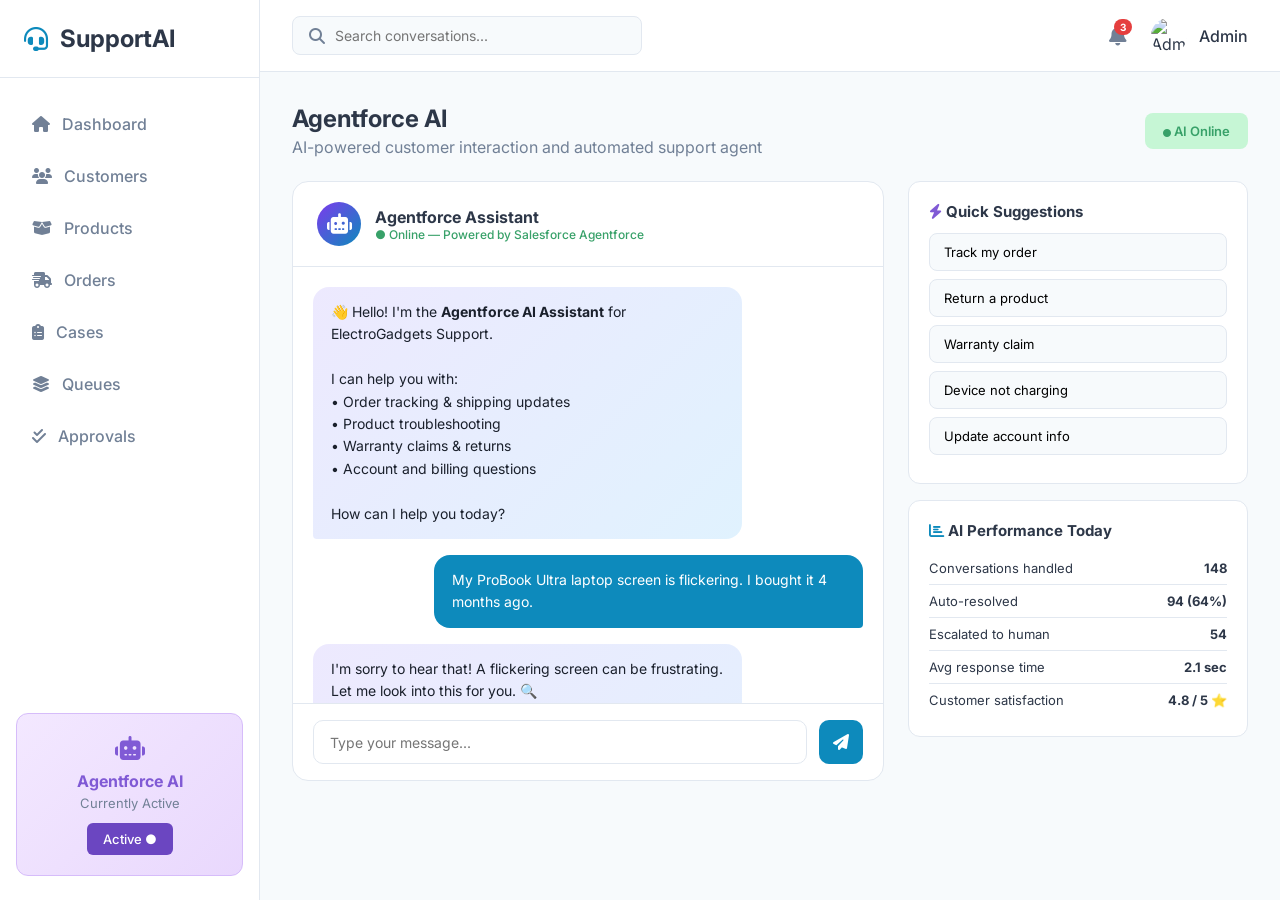
==== ai-agent.html @ b89dec3b "Initial commit: AI-Powered Customer Support & Service Automation" ====
<!DOCTYPE html>
<html lang="en">
<head>
    <meta charset="UTF-8">
    <meta name="viewport" content="width=device-width, initial-scale=1.0">
    <title>Agentforce AI | SupportAI</title>
    <link href="https://fonts.googleapis.com/css2?family=Inter:wght@300;400;500;600;700&display=swap" rel="stylesheet">
    <link rel="stylesheet" href="https://cdnjs.cloudflare.com/ajax/libs/font-awesome/6.4.0/css/all.min.css">
    <link rel="stylesheet" href="css/style.css">
    <style>
        .chat-layout { display:grid;grid-template-columns:1fr 340px;gap:24px;padding:0 32px 32px; }
        .chat-window { background:#fff;border:1px solid var(--border);border-radius:16px;display:flex;flex-direction:column;height:600px; }
        .chat-header { padding:20px 24px;border-bottom:1px solid var(--border);display:flex;align-items:center;gap:14px; }
        .agent-avatar { width:44px;height:44px;border-radius:50%;background:linear-gradient(135deg,#7c3aed,#0D8ABC);display:flex;align-items:center;justify-content:center;font-size:20px;color:#fff; }
        .agent-status { font-size:12px;color:var(--success);font-weight:500; }
        .chat-body { flex:1;overflow-y:auto;padding:20px;display:flex;flex-direction:column;gap:16px; }
        .chat-bubble { max-width:78%;padding:14px 18px;border-radius:16px;font-size:14px;line-height:1.6; }
        .chat-bubble.ai { background:linear-gradient(135deg,#ede9fe,#e0f2fe);color:#1a202c;align-self:flex-start;border-bottom-left-radius:4px; }
        .chat-bubble.user { background:var(--primary);color:#fff;align-self:flex-end;border-bottom-right-radius:4px; }
        .chat-input-bar { padding:16px 20px;border-top:1px solid var(--border);display:flex;gap:12px; }
        .chat-input-bar input { flex:1;border:1px solid var(--border);border-radius:10px;padding:12px 16px;font-size:14px;outline:none; }
        .chat-input-bar input:focus { border-color:var(--primary); }
        .send-btn { width:44px;height:44px;border-radius:10px;background:var(--primary);color:#fff;border:none;cursor:pointer;font-size:16px;transition:0.2s; }
        .send-btn:hover { background:#0b739e; }
        .info-panel { display:flex;flex-direction:column;gap:16px; }
        .info-card { background:#fff;border:1px solid var(--border);border-radius:12px;padding:20px; }
        .info-card h4 { margin-bottom:12px;font-size:15px; }
        .suggestion-btn { display:block;width:100%;text-align:left;padding:10px 14px;margin-bottom:8px;background:var(--bg-main);border:1px solid var(--border);border-radius:8px;cursor:pointer;font-size:13px;transition:0.2s; }
        .suggestion-btn:hover { background:var(--primary-light);border-color:var(--primary);color:var(--primary); }
        .stat-row { display:flex;justify-content:space-between;padding:8px 0;border-bottom:1px solid var(--border);font-size:13px; }
        .stat-row:last-child { border-bottom:none; }
        .typing-indicator { display:flex;gap:4px;align-items:center;padding:10px 14px;background:var(--ai-purple-bg);border-radius:12px;width:fit-content; }
        .dot { width:8px;height:8px;border-radius:50%;background:var(--ai-purple);animation:bounce 1.2s infinite; }
        .dot:nth-child(2) { animation-delay:0.2s; }
        .dot:nth-child(3) { animation-delay:0.4s; }
        @keyframes bounce { 0%,60%,100%{transform:translateY(0);}30%{transform:translateY(-6px);} }
    </style>
</head>
<body>
<aside class="sidebar">
    <div class="sidebar-header"><i class="fa-solid fa-headset logo-icon"></i><h2>SupportAI</h2></div>
    <nav class="sidebar-nav">
        <ul>
            <li><a href="index.html"><i class="fa-solid fa-house"></i> Dashboard</a></li>
            <li><a href="customers.html"><i class="fa-solid fa-users"></i> Customers</a></li>
            <li><a href="products.html"><i class="fa-solid fa-box-open"></i> Products</a></li>
            <li><a href="orders.html"><i class="fa-solid fa-truck-fast"></i> Orders</a></li>
            <li><a href="cases.html"><i class="fa-solid fa-clipboard-list"></i> Cases</a></li>
            <li><a href="queues.html"><i class="fa-solid fa-layer-group"></i> Queues</a></li>
            <li><a href="approvals.html"><i class="fa-solid fa-check-double"></i> Approvals</a></li>
        </ul>
    </nav>
    <div class="agentforce-promo">
        <div class="agentforce-icon"><i class="fa-solid fa-robot"></i></div>
        <h4>Agentforce AI</h4>
        <p>Currently Active</p>
        <a href="ai-agent.html" class="btn-sm" style="background:#6b46c1;">Active ●</a>
    </div>
</aside>

<main class="main-content">
    <header class="topbar">
        <div class="search-bar"><i class="fa-solid fa-search"></i><input type="text" placeholder="Search conversations..."></div>
        <div class="topbar-actions">
            <button class="icon-btn"><i class="fa-solid fa-bell"></i><span class="badge">3</span></button>
            <div class="user-profile"><img src="https://ui-avatars.com/api/?name=Admin+User&background=0D8ABC&color=fff" alt="Admin"><span>Admin</span></div>
        </div>
    </header>

    <div class="content-header">
        <div><h1>Agentforce AI</h1><p>AI-powered customer interaction and automated support agent</p></div>
        <div style="display:flex;gap:12px;">
            <span style="background:var(--success-bg);color:var(--success);padding:10px 18px;border-radius:8px;font-weight:600;font-size:13px;"><i class="fa-solid fa-circle" style="font-size:8px;"></i> AI Online</span>
        </div>
    </div>

    <div class="chat-layout">
        <!-- Chat Window -->
        <div class="chat-window">
            <div class="chat-header">
                <div class="agent-avatar"><i class="fa-solid fa-robot"></i></div>
                <div>
                    <strong>Agentforce Assistant</strong>
                    <p class="agent-status">● Online — Powered by Salesforce Agentforce</p>
                </div>
            </div>
            <div class="chat-body" id="chatBody">
                <div class="chat-bubble ai">
                    👋 Hello! I'm the <strong>Agentforce AI Assistant</strong> for ElectroGadgets Support.<br><br>
                    I can help you with:<br>
                    • Order tracking &amp; shipping updates<br>
                    • Product troubleshooting<br>
                    • Warranty claims &amp; returns<br>
                    • Account and billing questions<br><br>
                    How can I help you today?
                </div>
                <div class="chat-bubble user">My ProBook Ultra laptop screen is flickering. I bought it 4 months ago.</div>
                <div class="chat-bubble ai">
                    I'm sorry to hear that! A flickering screen can be frustrating. Let me look into this for you. 🔍<br><br>
                    <strong>Case #CS-9021 created automatically.</strong><br><br>
                    Based on your purchase date (4 months ago), your device is well within the <strong>2-Year Warranty</strong> period.<br><br>
                    I've diagnosed this as a known display driver issue on ProBook Ultra 15 units manufactured before Feb 2026. A <strong>firmware patch</strong> is available!<br><br>
                    Would you like me to: <br>
                    ① Send the firmware update link to your email<br>
                    ② Or escalate to a hardware specialist if the issue persists?
                </div>
                <div class="chat-bubble user">Yes, send the firmware link please.</div>
                <div class="chat-bubble ai">
                    ✅ Done! I've sent the firmware update instructions to <strong>sarah.j@email.com</strong>.<br><br>
                    <strong>Next steps:</strong><br>
                    1. Download the update from the link in your email<br>
                    2. Run the installer (takes ~5 minutes)<br>
                    3. Restart your laptop<br><br>
                    If the flickering continues after the update, reply here and I'll immediately escalate to our hardware team with priority status. 🛠️<br><br>
                    Is there anything else I can help you with?
                </div>
            </div>
            <div class="chat-input-bar">
                <input type="text" id="chatInput" placeholder="Type your message..." onkeypress="handleEnter(event)">
                <button class="send-btn" onclick="sendMessage()"><i class="fa-solid fa-paper-plane"></i></button>
            </div>
        </div>

        <!-- Info Panel -->
        <div class="info-panel">
            <div class="info-card">
                <h4><i class="fa-solid fa-bolt" style="color:var(--ai-purple);"></i> Quick Suggestions</h4>
                <button class="suggestion-btn" onclick="fillInput('Track my order #ORD-9018')">Track my order</button>
                <button class="suggestion-btn" onclick="fillInput('I want to return a product')">Return a product</button>
                <button class="suggestion-btn" onclick="fillInput('How do I file a warranty claim?')">Warranty claim</button>
                <button class="suggestion-btn" onclick="fillInput('My device is not charging')">Device not charging</button>
                <button class="suggestion-btn" onclick="fillInput('Update my account information')">Update account info</button>
            </div>
            <div class="info-card">
                <h4><i class="fa-solid fa-chart-bar" style="color:var(--primary);"></i> AI Performance Today</h4>
                <div class="stat-row"><span>Conversations handled</span><strong>148</strong></div>
                <div class="stat-row"><span>Auto-resolved</span><strong>94 (64%)</strong></div>
                <div class="stat-row"><span>Escalated to human</span><strong>54</strong></div>
                <div class="stat-row"><span>Avg response time</span><strong>2.1 sec</strong></div>
                <div class="stat-row"><span>Customer satisfaction</span><strong>4.8 / 5 ⭐</strong></div>
            </div>
        </div>
    </div>
</main>

<script>
function sendMessage() {
    const input = document.getElementById('chatInput');
    const chatBody = document.getElementById('chatBody');
    const msg = input.value.trim();
    if (!msg) return;

    // Add user bubble
    const userBubble = document.createElement('div');
    userBubble.className = 'chat-bubble user';
    userBubble.textContent = msg;
    chatBody.appendChild(userBubble);
    input.value = '';

    // Show typing indicator
    const typing = document.createElement('div');
    typing.className = 'typing-indicator';
    typing.innerHTML = '<div class="dot"></div><div class="dot"></div><div class="dot"></div>';
    chatBody.appendChild(typing);
    chatBody.scrollTop = chatBody.scrollHeight;

    // AI response after delay
    setTimeout(() => {
        chatBody.removeChild(typing);
        const aiBubble = document.createElement('div');
        aiBubble.className = 'chat-bubble ai';
        aiBubble.innerHTML = getAIResponse(msg);
        chatBody.appendChild(aiBubble);
        chatBody.scrollTop = chatBody.scrollHeight;
    }, 1400);
}

function handleEnter(e) {
    if (e.key === 'Enter') sendMessage();
}

function fillInput(text) {
    document.getElementById('chatInput').value = text;
    document.getElementById('chatInput').focus();
}

function getAIResponse(msg) {
    const m = msg.toLowerCase();
    if (m.includes('order') || m.includes('track')) {
        return '📦 I can see your latest order <strong>#ORD-9018</strong> is currently <strong>In Transit</strong>. Estimated delivery: <strong>Mar 14, 2026</strong>. Would you like me to send you real-time tracking updates via email?';
    } else if (m.includes('return') || m.includes('refund')) {
        return '🔄 I\'ve initiated a return request for you! You\'ll receive a prepaid return label at your email within 24 hours. Refunds are processed within 5-7 business days after we receive the item. Case <strong>#CS-' + (9050 + Math.floor(Math.random()*100)) + '</strong> created.';
    } else if (m.includes('warranty')) {
        return '🛡️ To file a warranty claim, please provide your <strong>Order ID</strong> and a brief description of the issue. I\'ll automatically verify your warranty status and create a priority case for you!';
    } else if (m.includes('charg')) {
        return '🔌 Sorry to hear about the charging issue! Let\'s try some quick fixes:<br>1. Try a different power outlet<br>2. Check if the charging port has debris<br>3. Try a different cable<br><br>Still not working? I\'ll escalate to our hardware team immediately. 🛠️';
    } else if (m.includes('account') || m.includes('update')) {
        return '👤 I can help you update your account information. For security, I\'ll send a verification link to your registered email. Once verified, you\'ll be able to update your name, address, and contact details.';
    } else {
        return '🤖 Thank you for reaching out! I\'ve logged your query and created Case <strong>#CS-' + (9050 + Math.floor(Math.random()*100)) + '</strong>. One of our specialists will follow up within 2 hours. Is there anything else I can help you with?';
    }
}
</script>
<script src="js/app.js"></script>
</body>
</html>
---- css/style.css ----
:root {
    --primary: #0D8ABC;
    --primary-light: #e6f4f9;
    --secondary: #1a202c;
    --text-main: #2d3748;
    --text-muted: #718096;
    --bg-main: #f7fafc;
    --bg-card: #ffffff;
    --border: #e2e8f0;
    
    --success: #38a169;
    --success-bg: #c6f6d5;
    --warning: #dd6b20;
    --warning-bg: #feebc8;
    --danger: #e53e3e;
    --danger-bg: #fed7d7;
    --info: #3182ce;
    --info-bg: #bee3f8;
    --ai-purple: #805ad5;
    --ai-purple-bg: #e9d8fd;
}

* {
    margin: 0;
    padding: 0;
    box-sizing: border-box;
    font-family: 'Inter', sans-serif;
}

body {
    background-color: var(--bg-main);
    color: var(--text-main);
    display: flex;
    min-height: 100vh;
}

/* Sidebar */
.sidebar {
    width: 260px;
    background-color: var(--bg-card);
    border-right: 1px solid var(--border);
    display: flex;
    flex-direction: column;
    position: fixed;
    height: 100vh;
    left: 0;
    top: 0;
}

.sidebar-header {
    padding: 24px;
    display: flex;
    align-items: center;
    gap: 12px;
    border-bottom: 1px solid var(--border);
}

.logo-icon {
    font-size: 24px;
    color: var(--primary);
}

.sidebar-nav {
    padding: 24px 16px;
    flex: 1;
}

.sidebar-nav ul {
    list-style: none;
    display: flex;
    flex-direction: column;
    gap: 8px;
}

.sidebar-nav a {
    display: flex;
    align-items: center;
    gap: 12px;
    padding: 12px 16px;
    text-decoration: none;
    color: var(--text-muted);
    border-radius: 8px;
    font-weight: 500;
    transition: all 0.3s;
}

.sidebar-nav a:hover, .sidebar-nav li.active a {
    background-color: var(--primary-light);
    color: var(--primary);
}

.agentforce-promo {
    margin: 24px 16px;
    padding: 20px;
    background: linear-gradient(135deg, #f3e8ff, #e9d8fd);
    border-radius: 12px;
    text-align: center;
    border: 1px solid #d6bcfa;
}

.agentforce-icon {
    font-size: 24px;
    color: var(--ai-purple);
    margin-bottom: 8px;
}

.agentforce-promo h4 {
    color: var(--ai-purple);
    margin-bottom: 4px;
}

.agentforce-promo p {
    font-size: 13px;
    color: var(--text-muted);
    margin-bottom: 12px;
}

.btn-sm {
    display: inline-block;
    padding: 8px 16px;
    background-color: var(--ai-purple);
    color: white;
    text-decoration: none;
    border-radius: 6px;
    font-size: 13px;
    font-weight: 500;
    transition: 0.3s;
}

.btn-sm:hover {
    background-color: #6b46c1;
}

/* Main Content */
.main-content {
    flex: 1;
    margin-left: 260px;
    padding: 0;
    display: flex;
    flex-direction: column;
}

/* Topbar */
.topbar {
    height: 72px;
    background-color: var(--bg-card);
    border-bottom: 1px solid var(--border);
    display: flex;
    align-items: center;
    justify-content: space-between;
    padding: 0 32px;
    position: sticky;
    top: 0;
    z-index: 10;
}

.search-bar {
    display: flex;
    align-items: center;
    background-color: var(--bg-main);
    padding: 10px 16px;
    border-radius: 8px;
    width: 350px;
    border: 1px solid var(--border);
}

.search-bar i {
    color: var(--text-muted);
    margin-right: 10px;
}

.search-bar input {
    border: none;
    background: none;
    outline: none;
    width: 100%;
    font-size: 14px;
}

.topbar-actions {
    display: flex;
    align-items: center;
    gap: 24px;
}

.icon-btn {
    background: none;
    border: none;
    font-size: 20px;
    color: var(--text-muted);
    cursor: pointer;
    position: relative;
}

.badge {
    position: absolute;
    top: -5px;
    right: -5px;
    background-color: var(--danger);
    color: white;
    font-size: 10px;
    padding: 2px 6px;
    border-radius: 10px;
    font-weight: bold;
}

.user-profile {
    display: flex;
    align-items: center;
    gap: 12px;
    cursor: pointer;
}

.user-profile img {
    width: 36px;
    height: 36px;
    border-radius: 50%;
}

.user-profile span {
    font-weight: 500;
}

/* Dashboard Content */
.content-header {
    display: flex;
    justify-content: space-between;
    align-items: center;
    padding: 32px 32px 24px;
}

.content-header h1 {
    font-size: 24px;
    margin-bottom: 4px;
}

.content-header p {
    color: var(--text-muted);
}

.btn-primary {
    background-color: var(--primary);
    color: white;
    border: none;
    padding: 12px 24px;
    border-radius: 8px;
    font-weight: 500;
    cursor: pointer;
    display: flex;
    align-items: center;
    gap: 8px;
    transition: 0.3s;
}

.btn-primary:hover {
    background-color: #0b739e;
}

/* Metrics Grid */
.metrics-grid {
    display: grid;
    grid-template-columns: repeat(4, 1fr);
    gap: 24px;
    padding: 0 32px;
    margin-bottom: 32px;
}

.metric-card {
    background-color: var(--bg-card);
    padding: 24px;
    border-radius: 12px;
    border: 1px solid var(--border);
    display: flex;
    flex-direction: column;
    box-shadow: 0 2px 4px rgba(0,0,0,0.02);
}

.metric-icon {
    width: 48px;
    height: 48px;
    border-radius: 12px;
    display: flex;
    align-items: center;
    justify-content: center;
    font-size: 20px;
    margin-bottom: 16px;
}

.metric-icon.blue { background: var(--info-bg); color: var(--info); }
.metric-icon.green { background: var(--success-bg); color: var(--success); }
.metric-icon.orange { background: var(--warning-bg); color: var(--warning); }
.metric-icon.purple { background: var(--ai-purple-bg); color: var(--ai-purple); }

.metric-data h3 {
    font-size: 14px;
    color: var(--text-muted);
    font-weight: 500;
    margin-bottom: 8px;
}

.metric-data .number {
    font-size: 28px;
    font-weight: 700;
    margin-bottom: 8px;
}

.trend {
    font-size: 13px;
    display: flex;
    align-items: center;
    gap: 4px;
}

.trend.up { color: var(--success); }
.trend.down { color: var(--danger); }

/* Dashboard Widgets */
.dashboard-widgets {
    display: grid;
    grid-template-columns: 2fr 1fr;
    gap: 24px;
    padding: 0 32px 32px;
}

.widget {
    background-color: var(--bg-card);
    border-radius: 12px;
    border: 1px solid var(--border);
    padding: 24px;
    box-shadow: 0 2px 4px rgba(0,0,0,0.02);
}

.widget-header {
    display: flex;
    justify-content: space-between;
    align-items: center;
    margin-bottom: 20px;
}

.widget-header h3 {
    font-size: 18px;
}

.widget-header a {
    color: var(--primary);
    text-decoration: none;
    font-size: 14px;
    font-weight: 500;
}

/* Tables */
.data-table {
    width: 100%;
    border-collapse: collapse;
}

.data-table th, .data-table td {
    padding: 16px;
    text-align: left;
    border-bottom: 1px solid var(--border);
}

.data-table th {
    color: var(--text-muted);
    font-weight: 500;
    font-size: 13px;
    text-transform: uppercase;
}

.data-table td {
    font-size: 14px;
}

.data-table tbody tr:hover {
    background-color: var(--bg-main);
}

/* Badges */
.status-badge {
    padding: 6px 12px;
    border-radius: 20px;
    font-size: 12px;
    font-weight: 500;
}

.status-badge.urgent { background: var(--danger-bg); color: var(--danger); }
.status-badge.pending { background: var(--warning-bg); color: var(--warning); }
.status-badge.review { background: var(--info-bg); color: var(--info); }
.status-badge.solved { background: var(--ai-purple-bg); color: var(--ai-purple); }

/* Activity Feed */
.activity-feed {
    display: flex;
    flex-direction: column;
    gap: 20px;
}

.feed-item {
    display: flex;
    gap: 16px;
}

.feed-icon {
    width: 32px;
    height: 32px;
    border-radius: 50%;
    background: var(--ai-purple-bg);
    color: var(--ai-purple);
    display: flex;
    align-items: center;
    justify-content: center;
    flex-shrink: 0;
}

.feed-icon.warning {
    background: var(--warning-bg);
    color: var(--warning);
}

.feed-content p {
    font-size: 14px;
    line-height: 1.5;
    margin-bottom: 4px;
}

.feed-content .time {
    font-size: 12px;
    color: var(--text-muted);
}

/* Simple Forms/Cards for other pages */
.page-container {
    padding: 0 32px 32px;
}

.card {
     background-color: var(--bg-card);
    border-radius: 12px;
    border: 1px solid var(--border);
    padding: 24px;
    margin-bottom: 24px;
}

.form-group {
    margin-bottom: 20px;
}

.form-group label {
    display: block;
    margin-bottom: 8px;
    font-weight: 500;
    color: var(--text-main);
    font-size: 14px;
}

.form-control {
    width: 100%;
    padding: 12px 16px;
    border: 1px solid var(--border);
    border-radius: 8px;
    font-size: 14px;
    outline: none;
    transition: 0.3s;
}

.form-control:focus {
    border-color: var(--primary);
    box-shadow: 0 0 0 3px var(--primary-light);
}
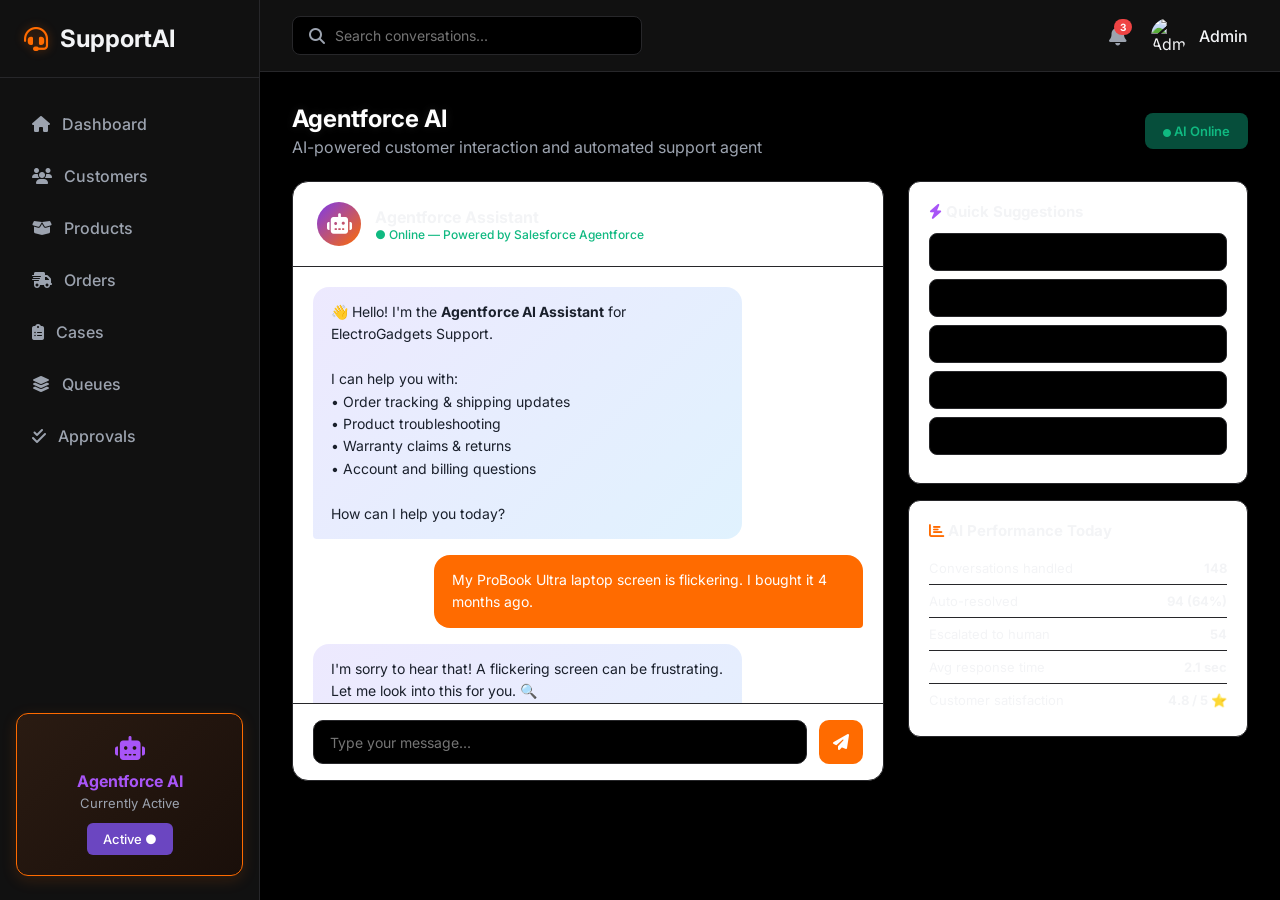
==== commit cfa5b2ef: "Update UI: Dark theme with sexy orange accent" ====
--- a/ai-agent.html
+++ b/ai-agent.html
@@ -11,7 +11,7 @@
         .chat-layout { display:grid;grid-template-columns:1fr 340px;gap:24px;padding:0 32px 32px; }
         .chat-window { background:#fff;border:1px solid var(--border);border-radius:16px;display:flex;flex-direction:column;height:600px; }
         .chat-header { padding:20px 24px;border-bottom:1px solid var(--border);display:flex;align-items:center;gap:14px; }
-        .agent-avatar { width:44px;height:44px;border-radius:50%;background:linear-gradient(135deg,#7c3aed,#0D8ABC);display:flex;align-items:center;justify-content:center;font-size:20px;color:#fff; }
+        .agent-avatar { width:44px;height:44px;border-radius:50%;background:linear-gradient(135deg,#7c3aed,#ff6b00);display:flex;align-items:center;justify-content:center;font-size:20px;color:#fff; }
         .agent-status { font-size:12px;color:var(--success);font-weight:500; }
         .chat-body { flex:1;overflow-y:auto;padding:20px;display:flex;flex-direction:column;gap:16px; }
         .chat-bubble { max-width:78%;padding:14px 18px;border-radius:16px;font-size:14px;line-height:1.6; }
--- a/css/style.css
+++ b/css/style.css
@@ -1,23 +1,23 @@
 :root {
-    --primary: #0D8ABC;
-    --primary-light: #e6f4f9;
-    --secondary: #1a202c;
-    --text-main: #2d3748;
-    --text-muted: #718096;
-    --bg-main: #f7fafc;
-    --bg-card: #ffffff;
-    --border: #e2e8f0;
+    --primary: #ff6b00; /* Bright catchy orange */
+    --primary-light: #2a1b12; /* Very dark orange-tinted background */
+    --secondary: #0a0a0a; /* True black/dark grey */
+    --text-main: #f3f4f6; /* Off-white for main text */
+    --text-muted: #9ca3af; /* Light grey for muted text */
+    --bg-main: #000000; /* Pure black background */
+    --bg-card: #111111; /* Slightly lighter black for cards */
+    --border: #27272a; /* Dark grey border */
     
-    --success: #38a169;
-    --success-bg: #c6f6d5;
-    --warning: #dd6b20;
-    --warning-bg: #feebc8;
-    --danger: #e53e3e;
-    --danger-bg: #fed7d7;
-    --info: #3182ce;
-    --info-bg: #bee3f8;
-    --ai-purple: #805ad5;
-    --ai-purple-bg: #e9d8fd;
+    --success: #10b981;
+    --success-bg: #064e3b;
+    --warning: #f59e0b;
+    --warning-bg: #78350f;
+    --danger: #ef4444;
+    --danger-bg: #7f1d1d;
+    --info: #3b82f6;
+    --info-bg: #1e3a8a;
+    --ai-purple: #a855f7;
+    --ai-purple-bg: #4c1d95;
 }
 
 * {
@@ -58,6 +58,7 @@
 .logo-icon {
     font-size: 24px;
     color: var(--primary);
+    text-shadow: 0 0 10px rgba(255, 107, 0, 0.4);
 }
 
 .sidebar-nav {
@@ -92,10 +93,11 @@
 .agentforce-promo {
     margin: 24px 16px;
     padding: 20px;
-    background: linear-gradient(135deg, #f3e8ff, #e9d8fd);
+    background: linear-gradient(135deg, #2a1b12, #1a0f0a);
     border-radius: 12px;
     text-align: center;
-    border: 1px solid #d6bcfa;
+    border: 1px solid var(--primary);
+    box-shadow: 0 4px 15px rgba(255, 107, 0, 0.15);
 }
 
 .agentforce-icon {
@@ -128,7 +130,8 @@
 }
 
 .btn-sm:hover {
-    background-color: #6b46c1;
+    background-color: #e65c00;
+    box-shadow: 0 0 10px rgba(255, 107, 0, 0.4);
 }
 
 /* Main Content */
@@ -232,6 +235,8 @@
 .content-header h1 {
     font-size: 24px;
     margin-bottom: 4px;
+    color: #fff;
+    text-shadow: 0 0 8px rgba(255, 255, 255, 0.1);
 }
 
 .content-header p {
@@ -253,7 +258,8 @@
 }
 
 .btn-primary:hover {
-    background-color: #0b739e;
+    background-color: #e65c00;
+    box-shadow: 0 0 15px rgba(255, 107, 0, 0.4);
 }
 
 /* Metrics Grid */
@@ -272,7 +278,14 @@
     border: 1px solid var(--border);
     display: flex;
     flex-direction: column;
-    box-shadow: 0 2px 4px rgba(0,0,0,0.02);
+    box-shadow: 0 4px 6px rgba(0,0,0,0.3);
+    transition: transform 0.2s, box-shadow 0.2s;
+}
+
+.metric-card:hover {
+    transform: translateY(-2px);
+    box-shadow: 0 6px 12px rgba(255, 107, 0, 0.1);
+    border-color: var(--primary);
 }
 
 .metric-icon {
@@ -296,12 +309,15 @@
     color: var(--text-muted);
     font-weight: 500;
     margin-bottom: 8px;
+    text-transform: uppercase;
+    letter-spacing: 0.5px;
 }
 
 .metric-data .number {
     font-size: 28px;
     font-weight: 700;
     margin-bottom: 8px;
+    color: #fff;
 }
 
 .trend {
@@ -327,7 +343,7 @@
     border-radius: 12px;
     border: 1px solid var(--border);
     padding: 24px;
-    box-shadow: 0 2px 4px rgba(0,0,0,0.02);
+    box-shadow: 0 4px 6px rgba(0,0,0,0.3);
 }
 
 .widget-header {
@@ -439,6 +455,7 @@
     border: 1px solid var(--border);
     padding: 24px;
     margin-bottom: 24px;
+    box-shadow: 0 4px 6px rgba(0,0,0,0.3);
 }
 
 .form-group {
@@ -465,5 +482,23 @@
 
 .form-control:focus {
     border-color: var(--primary);
-    box-shadow: 0 0 0 3px var(--primary-light);
-}
+    box-shadow: 0 0 10px rgba(255, 107, 0, 0.2);
+    background-color: var(--secondary);
+    color: #fff;
+}
+
+/* Base element overrides for dark mode */
+input, select {
+    background-color: var(--bg-main);
+    color: #fff;
+    border-color: var(--border);
+}
+
+.data-table th {
+    color: #a1a1aa;
+    background-color: #18181b;
+}
+
+.data-table td strong {
+    color: #fff;
+}
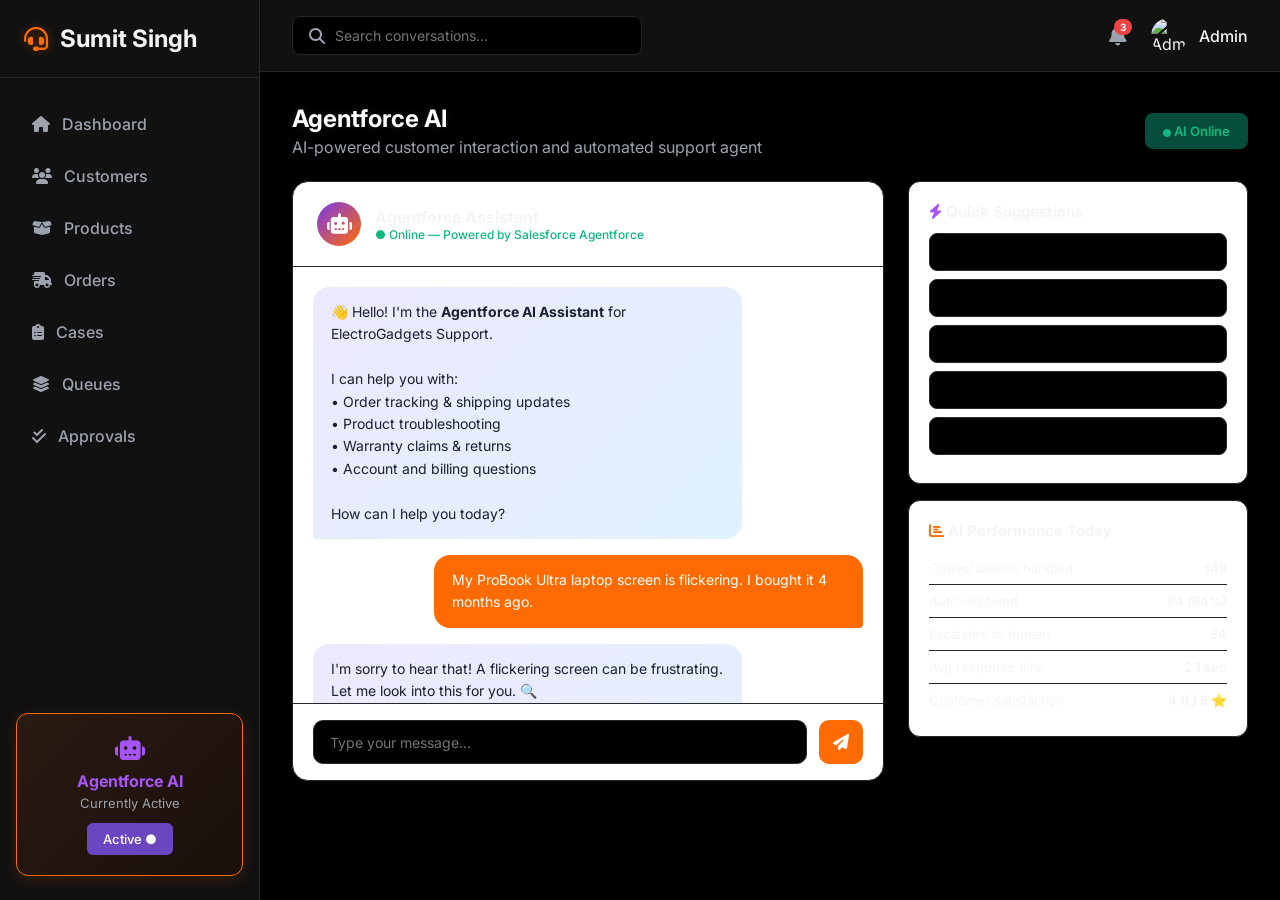
==== commit 4300289d: "Update logo text to Sumit Singh in all HTML pages" ====
--- a/ai-agent.html
+++ b/ai-agent.html
@@ -38,7 +38,7 @@
 </head>
 <body>
 <aside class="sidebar">
-    <div class="sidebar-header"><i class="fa-solid fa-headset logo-icon"></i><h2>SupportAI</h2></div>
+    <div class="sidebar-header"><i class="fa-solid fa-headset logo-icon"></i><h2>Sumit Singh</h2></div>
     <nav class="sidebar-nav">
         <ul>
             <li><a href="index.html"><i class="fa-solid fa-house"></i> Dashboard</a></li>
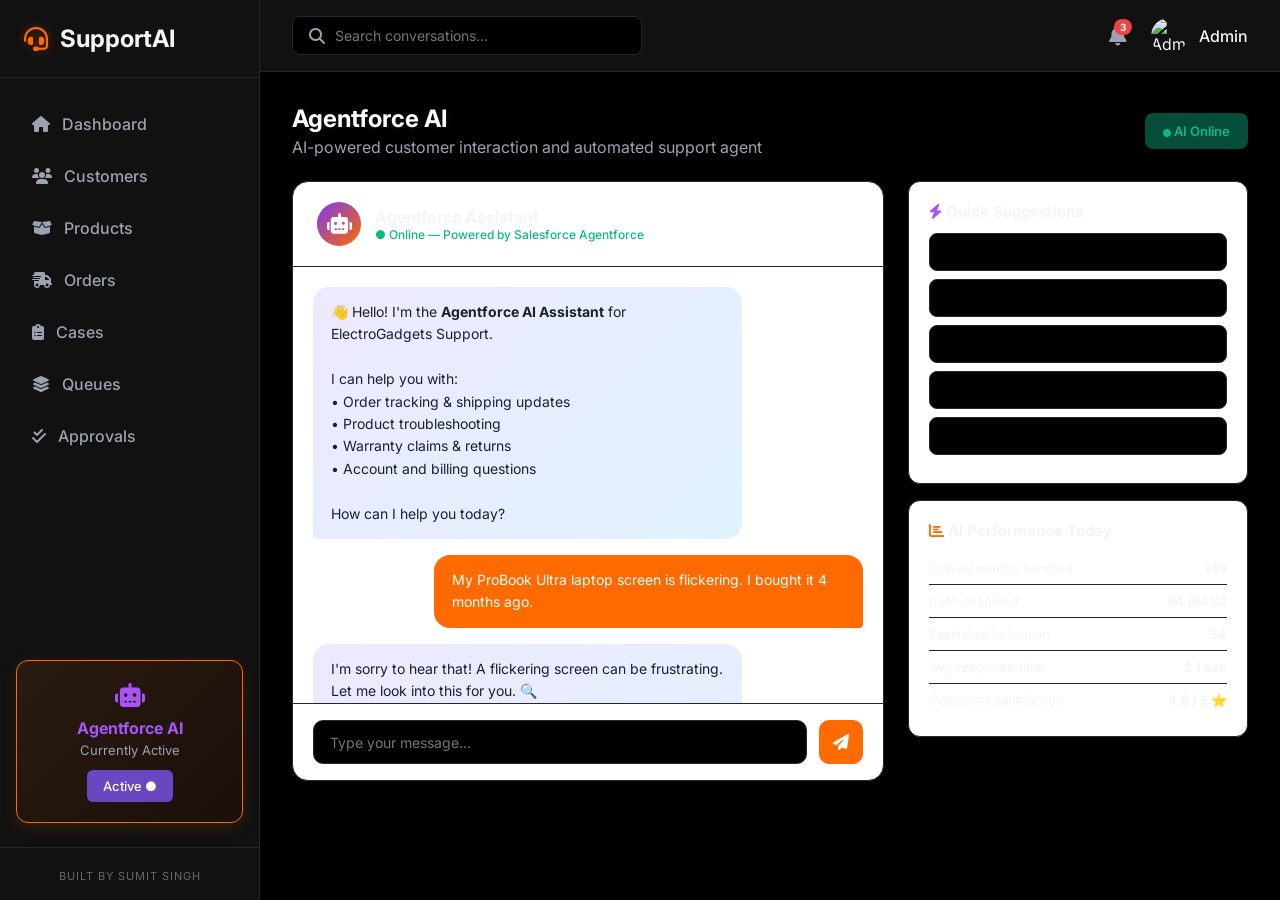
==== commit dcfba61b: "Revert logo text and add subtle watermark" ====
--- a/ai-agent.html
+++ b/ai-agent.html
@@ -38,7 +38,7 @@
 </head>
 <body>
 <aside class="sidebar">
-    <div class="sidebar-header"><i class="fa-solid fa-headset logo-icon"></i><h2>Sumit Singh</h2></div>
+    <div class="sidebar-header"><i class="fa-solid fa-headset logo-icon"></i><h2>SupportAI</h2></div>
     <nav class="sidebar-nav">
         <ul>
             <li><a href="index.html"><i class="fa-solid fa-house"></i> Dashboard</a></li>
@@ -56,6 +56,10 @@
         <p>Currently Active</p>
         <a href="ai-agent.html" class="btn-sm" style="background:#6b46c1;">Active ●</a>
     </div>
+    <div class="watermark">
+        <span>Built by Sumit Singh</span>
+    </div>
+
 </aside>
 
 <main class="main-content">
--- a/css/style.css
+++ b/css/style.css
@@ -117,6 +117,21 @@
     margin-bottom: 12px;
 }
 
+.watermark {
+    margin-top: auto;
+    padding: 16px;
+    text-align: center;
+    border-top: 1px solid var(--border);
+}
+
+.watermark span {
+    font-size: 11px;
+    color: var(--text-muted);
+    text-transform: uppercase;
+    letter-spacing: 1px;
+    opacity: 0.6;
+}
+
 .btn-sm {
     display: inline-block;
     padding: 8px 16px;
